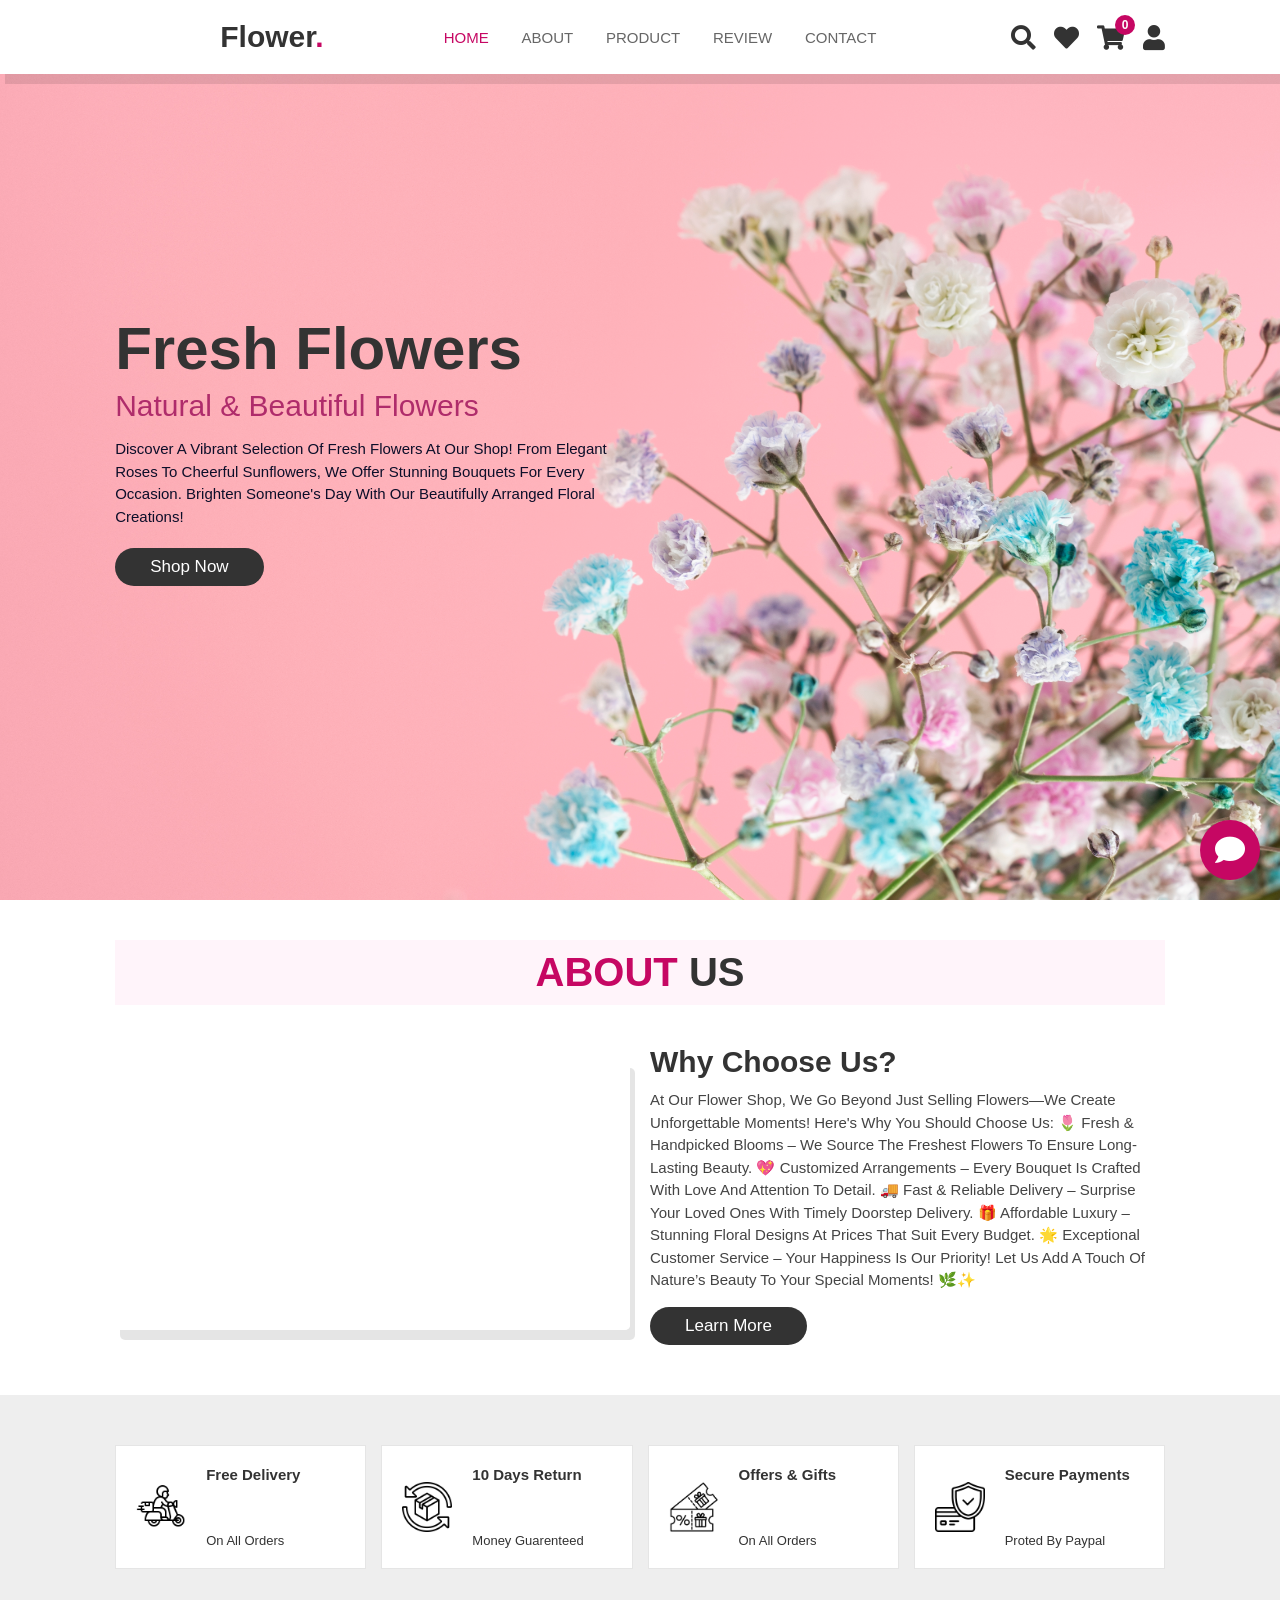
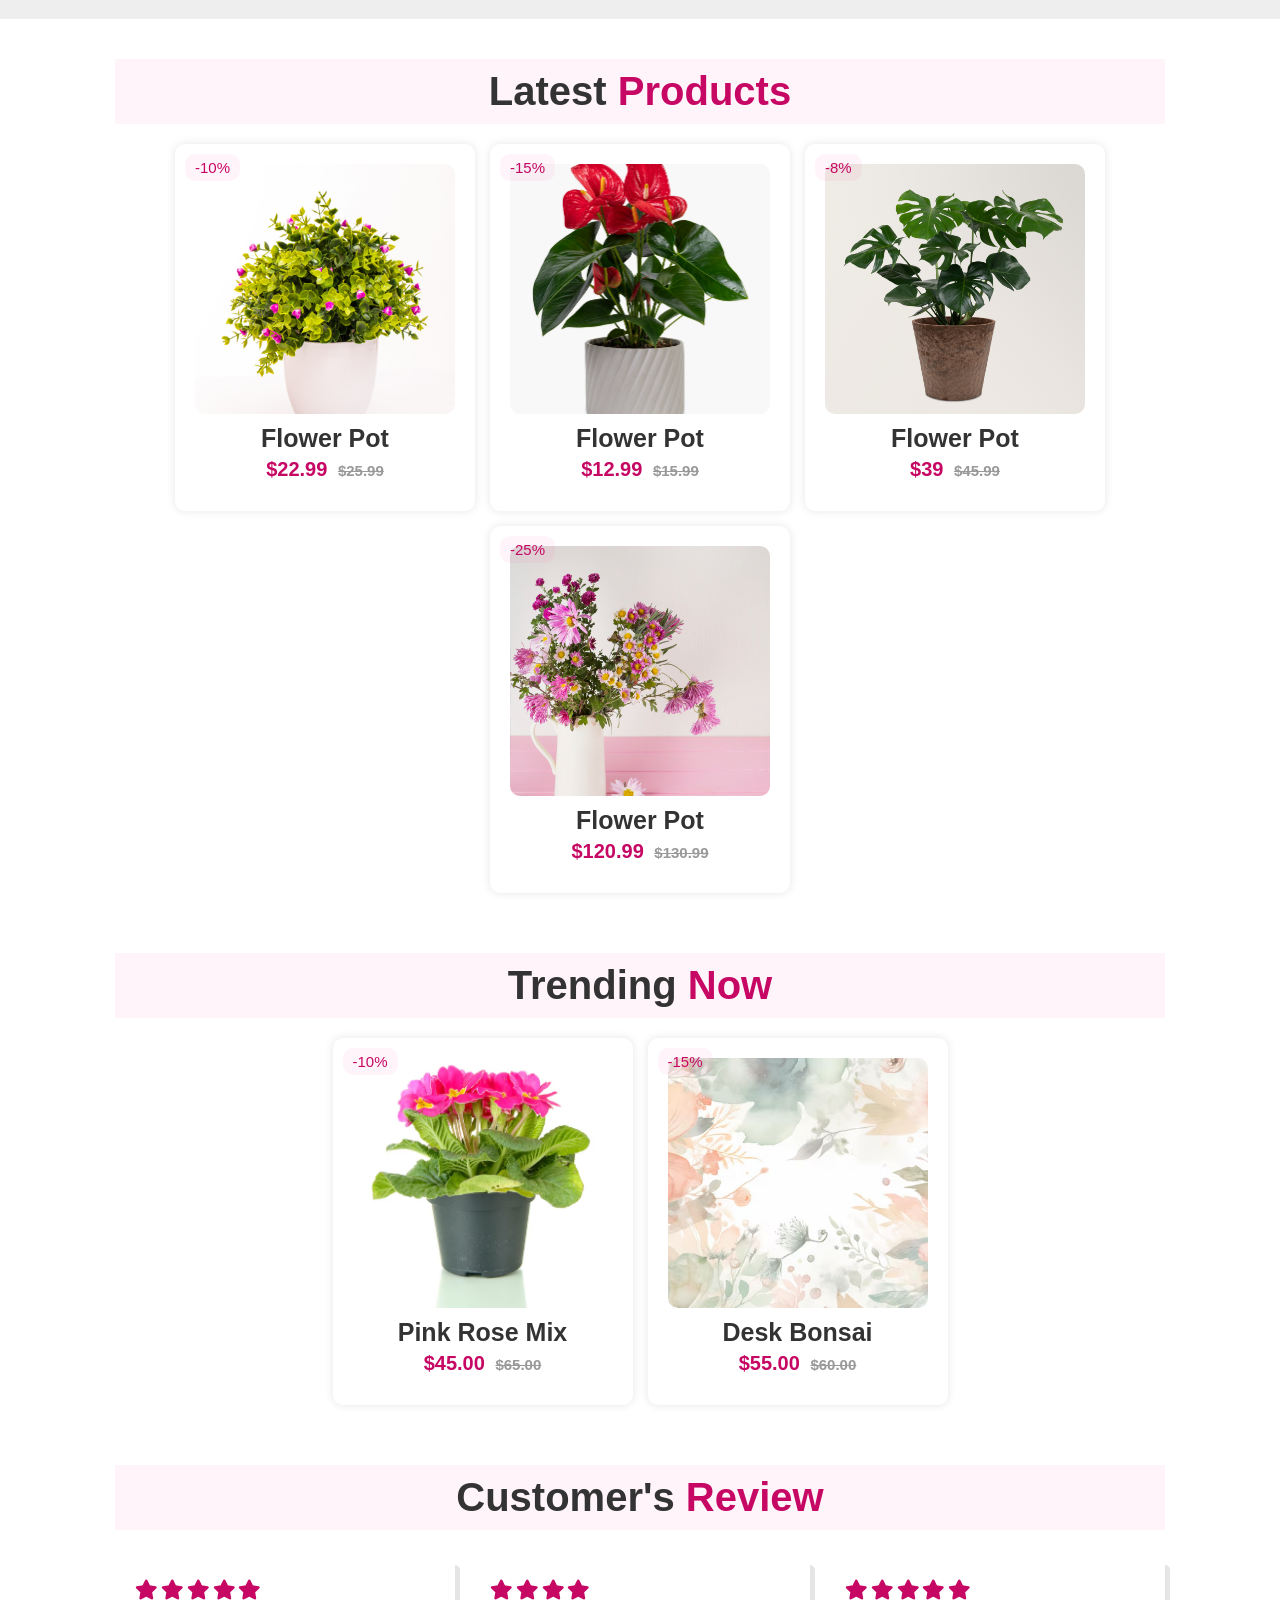
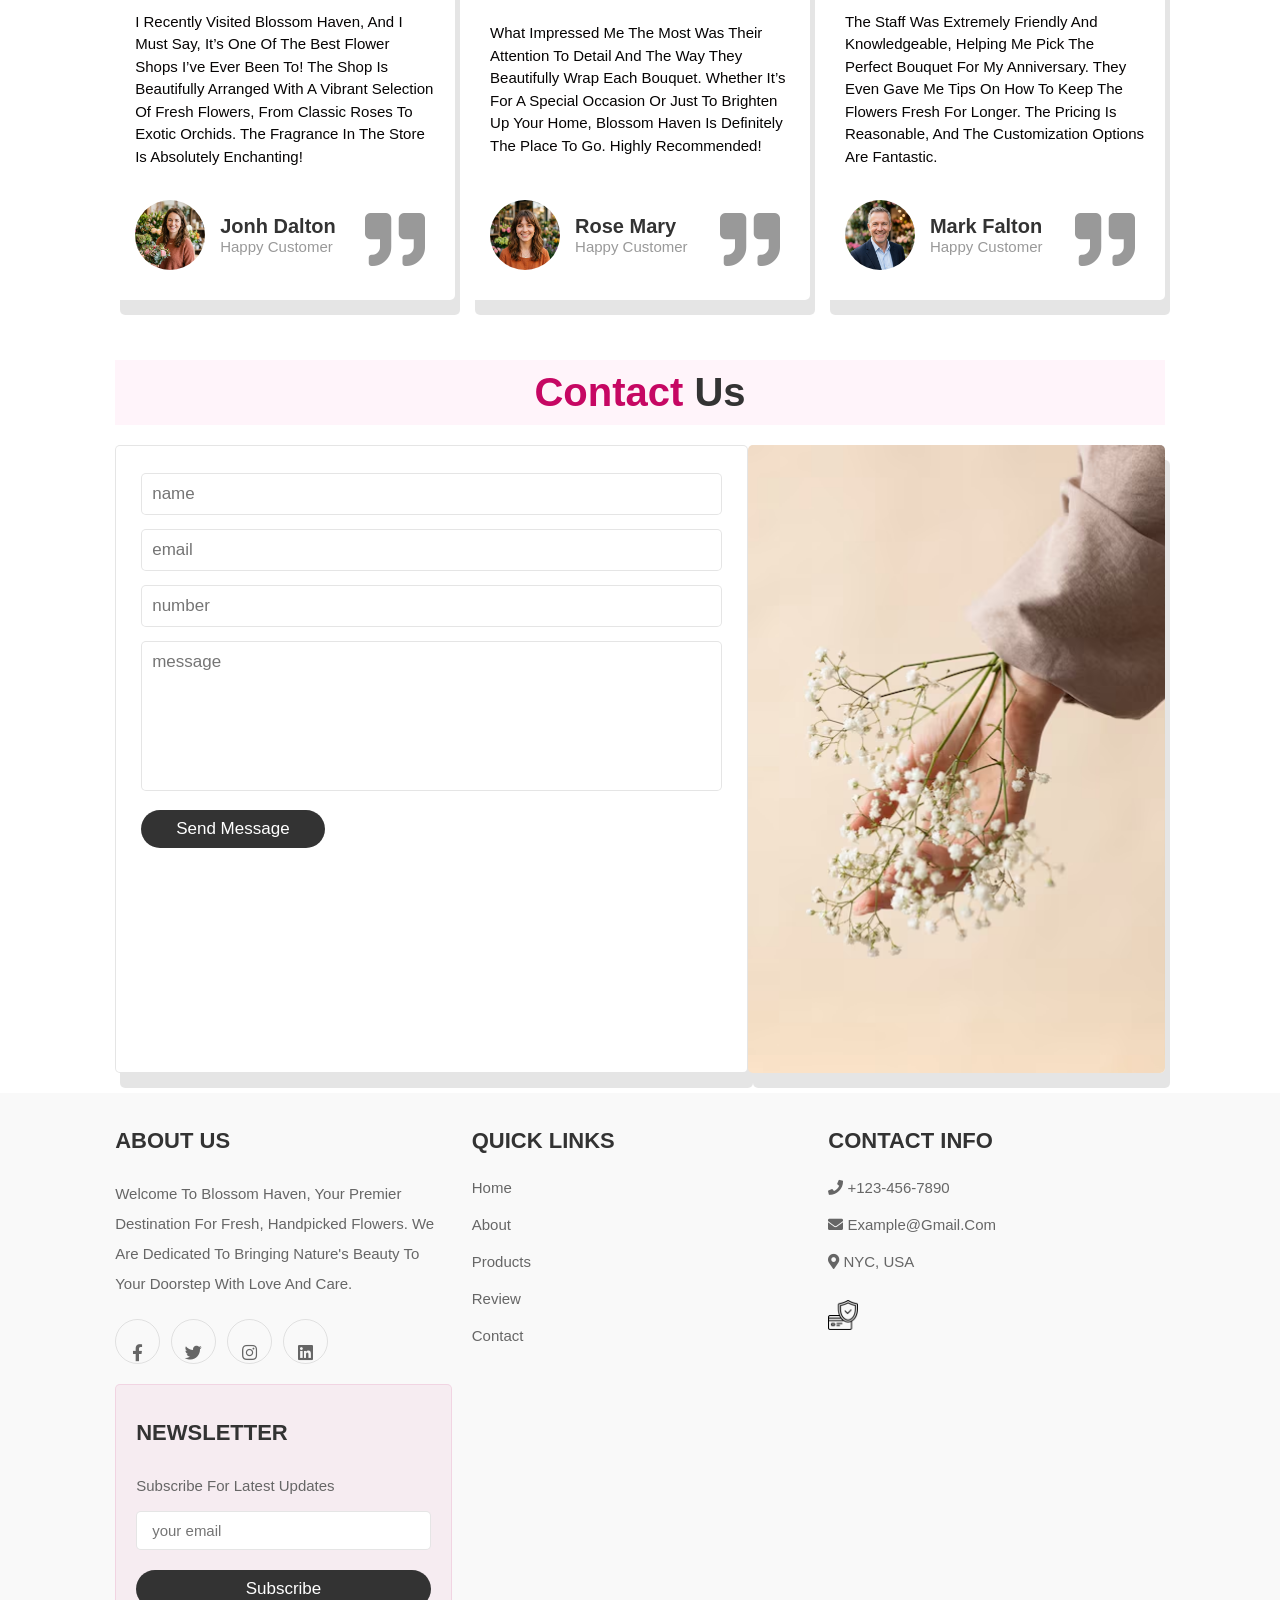
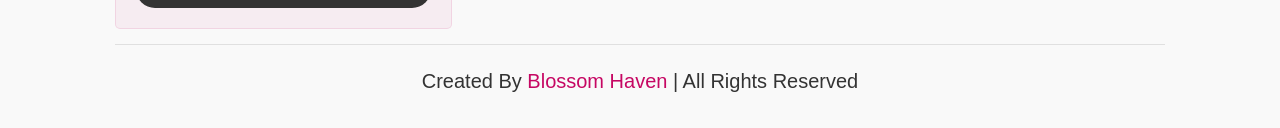
==== index.html @ 8d01a3ae "new updates" ====
<!DOCTYPE html>
<html lang="en">
<head>
    <meta charset="UTF-8">
    <meta name="viewport" content="width=device-width, initial-scale=1.0">
    <title>Document</title>
    <link rel="stylesheet" href="https://cdnjs.cloudflare.com/ajax/libs/font-awesome/5.15.3/css/all.min.css">

    <link rel="stylesheet" href="style.css" >
</head>
<body>
    <header>
        <input type="checkbox" name="" id="toggler">
        <label for="toggler" class="fas fa-bar s"></label>
        <a href="#" class="logo">flower<span>.</span></a>
        <nav class="navbar">
            <a href="#home">HOME</a>
            <a href="#about">ABOUT</a>
            <a href="#products">PRODUCT</a>
            <a href="#review">REVIEW</a>
            <a href="#contact">CONTACT</a>
        </nav>
        <form action="" class="search-form">
            <input type="search" id="search-box" placeholder="search here...">
            <label for="search-box" class="fas fa-search"></label>
        </form>
        <div class="icons">
            <div class="fas fa-search" id="search-btn"></div>
            <a href="#" class="fas fa-heart" id="wishlist-btn"></a>
            <a href="cart.html" class="fas fa-shopping-cart" id="cart-btn">
                <span id="cart-count">0</span>
            </a>
            <a href="#" class="fas fa-user" id="user-btn"></a>
        </div>
    </header>

    <section class="home" id="home">
        <div class="content">
            <h3>Fresh flowers</h3>
            <span>natural & beautiful flowers</span>
            <p >Discover a vibrant selection of fresh flowers at our shop! From elegant roses to cheerful sunflowers, we offer stunning bouquets for every occasion. Brighten someone's day with our beautifully arranged floral creations!</p>
            <a href="products.html" class="btn">shop now</a>
        </div>
    </section>
    <!--about us section-->
    <section class="about" id="about">
        <h1 class="heading"><span>ABOUT </span>US</h1>
        <div class="row">
            <div class="video-contain">
                <video src="images/vid.mp4" loop autoplay muted></video>
                <h3 >Best Flower Sellers</h3>
            </div>
            <div class="content">
                <h3>Why choose us?</h3>
                <p>At our flower shop, we go beyond just selling flowers—we create unforgettable moments! Here's why you should choose us:

                    🌷 Fresh & Handpicked Blooms – We source the freshest flowers to ensure long-lasting beauty.
                    💖 Customized Arrangements – Every bouquet is crafted with love and attention to detail.
                    🚚 Fast & Reliable Delivery – Surprise your loved ones with timely doorstep delivery.
                    🎁 Affordable Luxury – Stunning floral designs at prices that suit every budget.
                    🌟 Exceptional Customer Service – Your happiness is our priority!
                    
                    Let us add a touch of nature’s beauty to your special moments! 🌿✨</p>
                    <a href="#" class="btn">Learn more</a>
            </div>
        </div>
    </section>
    
    <!--icons section-->
    <section class="icons-container" id="icons">
        <div class="icons">
            <img src="images/11.png" alt="">
            <div class="info">
            <h3>Free Delivery</h3>
            <span>on all orders</span>
        </div>
    </div>
    <div class="icons">
        <img src="images/commercial_12459241.png" alt="">
        <div class="info">
        <h3>10 days return</h3>
        <span>money guarenteed</span>
    </div>
</div>
<div class="icons">
    <img src="images/discount-coupon_9198476.png" alt="">
    <div class="info">
    <h3>offers & gifts</h3>
    <span>on all orders</span>
</div>
</div>
<div class="icons">
    <img src="images/secure-payment_18229334.png" alt="">
    <div class="info">
    <h3>secure payments</h3>
    <span>proted by paypal</span>
</div>
</div>
    </section>
    
    <!--products section-->
    <section class="products" id="products">
        <h1 class="heading">Latest <span>products</span></h1>
        <div class="box-container">
        <div class="box">
            <span class="discount">-10%</span>
            <div class="image">
            <img src="images/colour-flowers-white-pot-isolated-white.jpg.crdownload" alt="">
            <div class="icons">
                <a href="#" class="fas fa-heart"></a>
                <a href="#" class="cart-btn">add to cart</a>
                <a href="#" class="fas fa-share"></a>
            </div>
       
        </div>
         <div class="content">
            <h3>flower pot</h3>
            <div class="price">$22.99 <span>$25.99</span></div>
         </div>
        </div>
         <div class="box">
            <span class="discount">-15%</span>
            <div class="image">
                <img src="images/red-anthurium-plant-gray-pot.jpg" alt="Flower Pot">
                <div class="icons">
                    <a href="#" class="fas fa-heart"></a>
                    <a href="#" class="cart-btn">add to cart</a>
                    <a href="#" class="fas fa-share"></a>
                </div>
            </div>
            <div class="content">
                <h3>Flower Pot</h3>
                <div class="price">$12.99 <span>$15.99</span></div>
            </div>
        </div>
        
         <div class="box">
            <span class="discount">-8%</span>
            <div class="image">
            <img src="images/monstera-deliciosa-plant-pot.jpg" alt="">
            <div class="icons">
                <a href="#" class="fas fa-heart"></a>
                <a href="#" class="cart-btn">add to cart</a>
                <a href="#" class="fas fa-share"></a>
            </div>
        </div>
       
         <div class="content">
            <h3>flower pot</h3>
            <div class="price">$39 <span>$45.99</span></div>
         </div>
         </div>
         <div class="box">
            <span class="discount">-25%</span>
            <div class="image">
            <img src="images/bright-flowers-vase-table.jpg" alt="">
            <div class="icons">
                <a href="#" class="fas fa-heart"></a>
                <a href="#" class="cart-btn">add to cart</a>
                <a href="#" class="fas fa-share"></a>
            </div>
      
        </div>
         <div class="content">
            <h3>flower pot</h3>
            <div class="price">$120.99 <span>$130.99</span></div>
         </div>
        </div>
     </section>
 
     <!-- trending section -->
     <section class="products" id="trending">
         <h1 class="heading">Trending <span>Now</span></h1>
         <div class="box-container">
             <div class="box">
                 <span class="discount">-10%</span>
                 <div class="image">
                     <img src="images/44.avif" alt="">
                     <div class="icons">
                         <a href="#" class="fas fa-heart"></a>
                         <a href="#" class="cart-btn">add to cart</a>
                     </div>
                 </div>
                 <div class="content">
                     <h3>Pink Rose Mix</h3>
                     <div class="price">$45.00 <span>$65.00</span></div>
                 </div>
             </div>
             <div class="box">
                 <span class="discount">-15%</span>
                 <div class="image">
                     <img src="images/456.avif" alt="">
                     <div class="icons">
                         <a href="#" class="fas fa-heart"></a>
                         <a href="#" class="cart-btn">add to cart</a>
                     </div>
                 </div>
                 <div class="content">
                     <h3>Desk Bonsai</h3>
                     <div class="price">$55.00 <span>$60.00</span></div>
                 </div>
             </div>
         </div>
     </section>
     

    <!--review section-->
    <section class="review" id="review">
        <h1 class="heading">customer's<span> review</span></h1>
        <div class="box-container">
            <div class="box">
            <div class="starts">
                <i class="fas fa-star"></i>
                <i class="fas fa-star"></i>
                <i class="fas fa-star"></i>
                <i class="fas fa-star"></i>
                <i class="fas fa-star"></i>
            </div>
            <p>I recently visited Blossom Haven, and I must say, it’s one of the best flower shops I’ve ever been to! The shop is beautifully arranged with a vibrant selection of fresh flowers, from classic roses to exotic orchids. The fragrance in the store is absolutely enchanting!</p>
            <div class="user">
                <img src="images/pic-1.png" alt="John Dalton">
                <div class="user-info">
                    <h3>jonh dalton</h3>
                    <span>happy customer</span>
                </div>
            </div>
            <span class="fas fa-quote-right"></span>
            </div>
            <div class="box">
                <div class="starts">
                    <i class="fas fa-star"></i>
                    
                    <i class="fas fa-star"></i>
                    <i class="fas fa-star"></i>
                    <i class="fas fa-star"></i>
                </div>
                <p>What impressed me the most was their attention to detail and the way they beautifully wrap each bouquet. Whether it’s for a special occasion or just to brighten up your home, Blossom Haven is definitely the place to go. Highly recommended!</p>
                <div class="user">
                    <img src="images/pic-2.png" alt="Rose Mary">
                    <div class="user-info">
                        <h3>rose mary</h3>
                        <span>happy customer</span>
                    </div>
                </div>
                <span class="fas fa-quote-right"></span>
                </div>
                <div class="box">
                    <div class="starts">
                        <i class="fas fa-star"></i>
                        <i class="fas fa-star"></i>
                        <i class="fas fa-star"></i>
                        <i class="fas fa-star"></i>
                        <i class="fas fa-star"></i>
                    </div>
                    <p>The staff was extremely friendly and knowledgeable, helping me pick the perfect bouquet for my anniversary. They even gave me tips on how to keep the flowers fresh for longer. The pricing is reasonable, and the customization options are fantastic.</p>
                    <div class="user">
                        <img src="images/pic-3.png" alt="Mark Falton">
                        <div class="user-info">
                            <h3>mark falton</h3>
                            <span>happy customer</span>
                        </div>
                    </div>
                    <span class="fas fa-quote-right"></span>
                    </div>
        </div>
    </section>

    <!--contact section-->
    <section class="contact" id="contact">
        <h1 class="heading"><span> contact </span> us </h1>
        <div class="row">
            <form id="contact-form">
                <input type="text" placeholder="name" class="box" required>
                <input type="email" placeholder="email" class="box" required>
                <input type="number" placeholder="number" class="box" required>
                <textarea name="" class="box" placeholder="message" id="message" cols="30" rows="10" required></textarea>
                <input type="submit" value="send message" class="btn">
                <div id="form-msg" style="display:none; margin-top: 1rem; font-size: 1.5rem; color: #c60763;"></div>
            </form>
            <div class="image">
                <img src="images/41.avif" alt="">
            </div>
        </div>
    </section>

    <!--footer-->
    <section class="footer">
        <div class="box-container">
            <div class="box">
                <h3>about us</h3>
                <p>Welcome to Blossom Haven, your premier destination for fresh, handpicked flowers. We are dedicated to bringing nature's beauty to your doorstep with love and care.</p>
                <div class="share">
                    <a href="#" class="fab fa-facebook-f"></a>
                    <a href="#" class="fab fa-twitter"></a>
                    <a href="#" class="fab fa-instagram"></a>
                    <a href="#" class="fab fa-linkedin"></a>
                </div>
            </div>
            <div class="box">
                <h3>quick links</h3>
                <a href="index.html#home">home</a>
                <a href="index.html#about">about</a>
                <a href="products.html">products</a>
                <a href="index.html#review">review</a>
                <a href="index.html#contact">contact</a>
            </div>
            <div class="box">
                <h3>contact info</h3>
                <a href="#"> <i class="fas fa-phone"></i> +123-456-7890 </a>
                <a href="#"> <i class="fas fa-envelope"></i> example@gmail.com </a>
                <a href="#"> <i class="fas fa-map-marker-alt"></i> NYC, USA </a>
                <img src="images/secure-payment_18229334.png" class="payment" alt="" style="height: 3rem; margin-top: 2rem;">
            </div>
            <div class="box newsletter-box">
                <h3>newsletter</h3>
                <p>subscribe for latest updates</p>
                <form action="">
                    <input type="email" placeholder="your email" class="email">
                    <input type="submit" value="subscribe" class="btn">
                </form>
            </div>
        </div>
        <div class="credit"> created by <span> blossom haven </span> | all rights reserved </div>
    </section>

    <!-- login modal -->
    <div class="login-form-container" id="login-modal" style="position: fixed; top: -110%; left: 0; height: 100%; width: 100%; z-index: 10000; background: rgba(0,0,0,.8); display: flex; align-items: center; justify-content: center; transition: .4s linear;">
        <div id="close-login-btn" class="fas fa-times" style="position: absolute; top: 2rem; right: 3rem; font-size: 4rem; color: #fff; cursor: pointer;"></div>
        <form action="" style="width: 40rem; background: #fff; border-radius: .5rem; padding: 2rem;">
            <h3 style="font-size: 2.5rem; text-transform: uppercase; color: #333; text-align: center; padding-bottom: 1rem;">login</h3>
            <span style="font-size: 1.5rem;">email</span>
            <input type="email" name="" class="box" placeholder="enter your email" id="" style="width: 100%; margin: .7rem 0; font-size: 1.6rem; border: .1rem solid rgba(0,0,0,.1); border-radius: .5rem; padding: 1rem; text-transform: none;">
            <span style="font-size: 1.5rem;">password</span>
            <input type="password" name="" class="box" placeholder="enter your password" id="" style="width: 100%; margin: .7rem 0; font-size: 1.6rem; border: .1rem solid rgba(0,0,0,.1); border-radius: .5rem; padding: 1rem; text-transform: none;">
            <div class="checkbox" style="display: flex; align-items: center; gap: .5rem; padding: .5rem 0;">
                <input type="checkbox" name="" id="remember-me">
                <label for="remember-me" style="font-size: 1.5rem; color: #666;">remember me</label>
            </div>
            <input type="submit" value="login now" class="btn" style="width: 100%; margin: .7rem 0;">
            <p style="padding-top: .8rem; font-size: 1.5rem; color: #666;">forget password? <a href="#" style="color: #c60763;">click here</a></p>
            <p style="padding-top: .8rem; font-size: 1.5rem; color: #666;">don't have an account? <a href="#" style="color: #c60763;">create one</a></p>
        </form>
    </div>

    <!-- chat widget -->
    <div id="chat-btn" class="fas fa-comment" style="position: fixed; bottom: 2rem; right: 2rem; height: 6rem; width: 6rem; line-height: 6rem; border-radius: 50%; background: #c60763; color: #fff; font-size: 3rem; text-align: center; cursor: pointer; z-index: 1000; box-shadow: 0 .5rem 1rem rgba(0,0,0,.1);"></div>

    <script src="script.js"></script>
</body>
</html>
---- style.css ----
:root {
    background-color: #fff;
}

* {
    margin: 0;
    padding: 0;
    box-sizing: border-box;
    font-family: Verdana, Geneva, Tahoma, sans-serif;
    outline: none;
    border: none;
    text-decoration: none;
    text-transform: capitalize;
    transition: 0.3s linear;
}

html {
    font-size: 62.5%;
    scroll-behavior: smooth;
    scroll-padding-top: 6rem;
    overflow-x: hidden;
}

section {
    padding: 2rem 9%;
}

.btn {
    display: inline-block;
    margin-top: 1rem;
    border-radius: 5rem;
    background: #333;
    color: #fff;
    padding: .9rem 3.5rem;
    cursor: pointer;
    font-size: 1.7rem;
}

.btn:hover {
    background: #c60763;
}

.heading {
    text-align: center;
    font-size: 4rem;
    color: #333;
    padding: 1rem;
    margin: 2rem 0;
    background: rgba(255, 51, 153, 0.05);
}

.heading span {
    color: #c60763;
}

/* Header */
header {
    position: fixed;
    top: 0;
    left: 0;
    right: 0;
    background: #fff;
    padding: 2rem 9%;
    display: flex;
    align-items: center;
    justify-content: space-between;
    z-index: 1000;
    box-shadow: 0.5rem 1rem rgba(0, 0, 0, 0.1);
}

header .logo {
    font-size: 3rem;
    color: #333;
    font-weight: bold;
}

header .logo span {
    color: #c60763;
}

header .navbar a {
    font-size: 1.5rem;
    padding: 0 1.5rem;
    color: #666;
}

header .navbar a:hover,
header .navbar a.active {
    color: #c60763;
}

header .search-form {
    position: absolute;
    top: 110%;
    right: -110%;
    width: 50rem;
    height: 5rem;
    background: #fff;
    border-radius: .5rem;
    overflow: hidden;
    display: flex;
    align-items: center;
    box-shadow: 0.5rem 1.5rem rgba(0, 0, 0, 0.1);
}

header .search-form.active {
    right: 2rem;
    transition: .4s linear;
}

header .search-form input {
    height: 100%;
    width: 100%;
    padding: 1rem 2rem;
    font-size: 1.6rem;
    color: #333;
    text-transform: none;
}

header .search-form label {
    font-size: 2.22rem;
    padding-right: 1.5rem;
    color: #333;
    cursor: pointer;
}

header .search-form label:hover {
    color: #c60763;
}

header .icons div,
header .icons a {
    font-size: 2.5rem;
    color: #333;
    margin-left: 1.5rem;
    cursor: pointer;
}

header .icons div:hover,
header .icons a:hover,
header .icons a.active {
    color: #c60763;
}

header .icons .fa-shopping-cart {
    position: relative;
}

header .icons #cart-count {
    position: absolute;
    top: -1rem;
    right: -1rem;
    height: 2rem;
    width: 2rem;
    line-height: 2rem;
    text-align: center;
    background: #c60763;
    color: #fff;
    border-radius: 50%;
    font-size: 1.2rem;
}

.fas.fa-heart.active {
    color: #c60763 !important;
}

.products .box-container .box .image .icons a.fas.fa-heart.active {
    background: #fff;
    color: #c60763;
}

header #toggler {
    display: none;
}

header .fa-bars {
    font-size: 3rem;
    color: #333;
    padding: 0.5rem 1.5rem;
    cursor: pointer;
    border: 0.1rem solid rgba(0, 0, 0, 0.3);
    border-radius: 0.5rem;
    display: none;
}

/* Home Section */
.home {
    display: flex;
    align-items: center;
    min-height: 100vh;
    background: url(images/7.jpg) no-repeat center;
    background-size: cover;
}

.home .content {
    max-width: 50rem;
}

.home .content h3 {
    font-size: 6rem;
    color: #333;
}

.home .content span {
    font-size: 3rem;
    color: #af2c6b;
    padding: 1rem 0;
    line-height: 1.5;
}

.home .content p {
    font-size: 1.5rem;
    color: #0c0e29;
    padding: 1rem 0;
    line-height: 1.5;
}

/* About Section */
.about .row {
    display: flex;
    align-items: center;
    gap: 2rem;
    flex-wrap: wrap;
    padding: 2rem 0;
    padding-bottom: 3rem;
}

.about .row .video-contain {
    flex: 1 1 40rem;
    position: relative;
}

.about .row .video-contain video {
    width: 100%;
    border: 1.5rem solid #fff;
    border-radius: 0.5rem;
    box-shadow: 0.5rem 1rem rgba(0, 0, 0, 0.1);
    height: 100%;
    object-fit: cover;
}

.about .row .video-contain h3 {
    position: absolute;
    top: 50%;
    transform: translateY(-50%);
    font-size: 3rem;
    background-color: #fff;
    width: 100%;
    padding: 1rem 2rem;
    text-align: center;
    mix-blend-mode: screen;
    font-size: 5.5rem;
}

.about .row .content {
    flex: 1 1 40rem;
}

.about .row .content h3 {
    font-size: 3rem;
    color: #333;
}

.about .row .content p {
    font-size: 1.5rem;
    color: #444;
    padding: .5rem 0;
    padding-top: 1rem;
    line-height: 1.5;
}

.icons-container {
    background: #eee;
    display: flex;
    flex-wrap: wrap;
    gap: 1.5rem;
    padding-top: 5rem;
    padding-bottom: 5rem;
}

.icons-container .icons {
    background: #fff;
    border: .1rem solid rgba(0, 0, 0, 0.1);
    padding: 2rem;
    display: flex;
    align-items: center;
    flex: 1 1 25rem;
}

.icons-container .icons img {

    height: 5rem;
    margin-right: 2rem;
}

.icons-container .icons h3 {
    color: #333;
    padding-bottom: 5rem;
    font-size: 1.5rem;
}

.icons-container .icons span {
    color: #333;
    font-size: 1.3rem;
}

/* Products Section */
.products .box-container {
    display: flex;
    flex-wrap: wrap;
    gap: 1.5rem;
    justify-content: center;
}

.review .box-container .box,
.products .box-container .box {
    animation: reveal .5s ease-out backwards;
    transition: transform .3s ease, opacity .3s ease;
}

/* Filter Controls */
.filter-controls {
    display: flex;
    justify-content: center;
    gap: 1.5rem;
    flex-wrap: wrap;
    padding: 2rem 0;
    margin-bottom: 3rem;
    background: rgba(198, 7, 99, 0.03);
    border-radius: 1rem;
}

.filter-btn {
    padding: 1rem 2.5rem;
    font-size: 1.7rem;
    color: #333;
    background: #fff;
    border: .1rem solid rgba(0, 0, 0, .1);
    border-radius: 5rem;
    cursor: pointer;
    transition: .3s;
}

.filter-btn:hover,
.filter-btn.active {
    background: #c60763;
    color: #fff;
    box-shadow: 0 .5rem 1rem rgba(198, 7, 99, 0.2);
}

.box.hide {
    display: none;
    opacity: 0;
    transform: scale(0.9);
}

.box.show {
    display: flex;
    opacity: 1;
    transform: scale(1);
}

.products .box-container .box {
    display: flex;
    flex-direction: column;
    align-items: center;
    width: 30rem;
    background: #fff;
    border-radius: 1rem;
    box-shadow: 0 0 10px rgba(0, 0, 0, 0.1);
    padding: 2rem;
    text-align: center;
    overflow: hidden;
    position: relative;
}

.products .box-container .box .discount {
    position: absolute;
    top: 1rem;
    left: 1rem;
    padding: 0.5rem 1rem;
    font-size: 1.5rem;
    color: #c60763;
    background: rgba(255, 51, 153, 0.05);
    border-radius: 1rem;
    z-index: 1;
}

.products .box-container .box .image {
    position: relative;
    text-align: center;
    width: 100%;
    height: 250px;
    display: flex;
    align-items: center;
    justify-content: center;
    overflow: hidden;
}

.products .box-container .box .image img {
    width: 100%;
    height: 100%;
    object-fit: cover;
    border-radius: 10px;
}

.products .box-container .box:hover .image img {
    transform: scale(1.1);
}

.products .box-container .box .image .icons {
    position: absolute;
    bottom: -7rem;
    left: 0;
    right: 0;
    display: flex;
}

.products .box-container .box:hover .image .icons {
    bottom: 0;
}

.products .box-container .box .image .icons a{
    height: 5rem;
    line-height: 5rem;
    font-size: 1.6rem;
    flex: 1;
    background: #c60763;
    color: #fff;
    text-align: center;
}

.products .box-container .box .image .icons .cart-btn{
    border-left: .1rem solid #fff7;
    border-right: .1rem solid #fff7;
    flex: 2;
}

.products .box-container .box .image .icons a:hover {
    background: #333;
}

/* Price & Button Section */
.products .box-container .box .content {
    padding-top: 1rem;
    width: 100%;
}

.products .box-container .box .content h3 {
    font-size: 2.5rem;
    color: #333;
    margin-bottom: 0.5rem;
}

.products .box-container .box .content .price {
    font-size: 2rem;
    color: #c60763;
    font-weight: bold;
    margin-bottom: 1rem;
}

.products .box-container .box .content .price span {
    font-size: 1.5rem;
    color: #999;
    text-decoration: line-through;
    margin-left: 0.5rem;
}

.review .box-container {
    display: flex;
    flex-wrap: wrap;
    gap: 1.5rem;
}

.review .box-container .box {
    flex: 1 1 30rem;
    box-shadow: 0.5rem 1.5rem rgba(0, 0, 0, 0.1);
    border-radius: .5rem;
    padding: 3rem 2rem;
    position: relative;
    border: .1 solid rgba(0, 0, 0, .1);
    display: flex;
    flex-direction: column;
    justify-content: space-between;
    min-height: 35rem;
}

.review .box-container .box .fa-quote-right {
    position: absolute;
    bottom: 3rem;
    right: 3rem;
    font-size: 6rem;
    color: #999;
}

.review .box-container .box .starts i {
    color: #c60763;
    font-size: 2rem;
}

.review .box-container .box p {
    color: hsl(0, 27%, 2%);
    font-size: 1.5rem;
    line-height: 1.5;
}

.review .box-container .box .user {
    display: flex;
    align-items: center;
    padding-top: 2rem;
}

.review .box-container .box .user img {
    height: 7rem;
    width: 7rem;
    border-radius: 50%;
    object-fit: cover;
    margin-right: 1.5rem;
}

.review .box-container .box .user h3 {
    font-size: 2rem;
    color: #333;
}

.review .box-container .box .user span {
    font-size: 1.5rem;
    color: #999;
}

.contact .row {
    display: flex;
    flex-wrap: wrap-reverse;
    gap: 1 1 40rem;
    align-items: stretch;
}

.contact .row form {
    flex: 1 1 40rem;
    padding: 2rem 2.5rem;
    box-shadow: 0.5rem 1.5rem rgba(0, 0, 0, 0.1);
    border: .1rem solid rgba(0, 0, 0, 0.1);
    background: #fff;
    border-radius: .5rem;

}

.contact .row .image img {
    width: 100%;
    height: 100%;
    object-fit: cover;
    border-radius: .5rem;
    box-shadow: 0.5rem 1.5rem rgba(0, 0, 0, 0.1);
}

.contact .row form .box {
    padding: 1rem;
    ;
    font-size: 1.7rem;
    color: #333;
    text-transform: none;
    border: .1rem solid rgba(0, 0, 0, 0.1);
    border-radius: .5rem;
    margin: .7rem 0;
    width: 100%;
}

.contact .row form .box:focus {
    border-color: #c60763;
}

.contact .row form textarea {
    height: 15rem;
    resize: none;
}

/* Cart Page Styles */
.cart-container {
    padding: 2rem 9%;
    min-height: 80vh;
}

.cart-table {
    width: 100%;
    border-collapse: collapse;
    margin-top: 2rem;
}

.cart-table th {
    font-size: 2rem;
    padding: 1.5rem;
    background: #c60763;
    color: #fff;
    text-align: left;
}

.cart-table td {
    font-size: 1.7rem;
    padding: 1.5rem;
    border-bottom: .1rem solid rgba(0, 0, 0, .1);
}

.cart-table img {
    height: 8rem;
    width: 8rem;
    object-fit: cover;
    border-radius: .5rem;
}

.cart-total {
    text-align: right;
    margin-top: 2rem;
    font-size: 2.5rem;
    color: #333;
}

.cart-btns {
    display: flex;
    justify-content: flex-end;
    gap: 1.5rem;
    margin-top: 2rem;
}

.empty-cart-msg {
    text-align: center;
    padding: 5rem;
    font-size: 2.5rem;
    color: #666;
}

.footer {
    background: #f9f9f9;
}

.footer .box-container {
    display: grid;
    grid-template-columns: repeat(auto-fit, minmax(25rem, 1fr));
    gap: 2rem;
}

.footer .box-container .box h3 {
    color: #333;
    font-size: 2.2rem;
    padding: 1.5rem 0;
    text-transform: uppercase;
}

.footer .box-container .box a {
    display: block;
    color: #666;
    font-size: 1.5rem;
    padding: 1rem 0;
}

.footer .box-container .box a:hover {
    color: #c60763;
    padding-left: 1rem;
}

.footer .box-container .box p {
    font-size: 1.5rem;
    color: #666;
    line-height: 2;
    padding: 1rem 0;
}

.footer .box-container .box .share {
    margin-top: 1rem;
}

.footer .box-container .box .share a {
    height: 4.5rem;
    width: 4.5rem;
    line-height: 4.5rem;
    border-radius: 50%;
    font-size: 1.7rem;
    border: .1rem solid rgba(0, 0, 0, .1);
    margin-right: .8rem;
    text-align: center;
    display: inline-block;
}

.footer .box-container .box .share a:hover {
    background: #c60763;
    color: #fff;
}

.footer .box-container .newsletter-box {
    background: rgba(198, 7, 99, 0.05);
    padding: 2rem;
    border-radius: .5rem;
    border: .1rem solid rgba(198, 7, 99, 0.1);
}

.footer .box-container .newsletter-box input[type="email"] {
    width: 100%;
    padding: 1rem 1.5rem;
    font-size: 1.5rem;
    color: #333;
    margin-bottom: 1rem;
    border: .1rem solid rgba(0, 0, 0, .1);
    border-radius: .5rem;
    text-transform: none;
}

.footer .box-container .newsletter-box .btn {
    width: 100%;
    text-align: center;
}

.footer .credit {
    text-align: center;
    padding: 1.5rem;
    margin-top: 1.5rem;
    padding-top: 2.5rem;
    font-size: 2rem;
    color: #333;
    border-top: .1rem solid rgba(0, 0, 0, 0.1);
}

.footer .credit span {
    color: #c60763;
}

























/* Responsive Design */
@media (max-width: 991px) {
    html {
        font-size: 55%;
    }

    header {
        padding: 2rem;
    }

    section {
        padding: 2rem;
    }

    .home {
        background-position: left;
    }
}

@media (max-width: 768px) {
    header .fa-bars {
        display: block;
    }

    header .navbar {
        position: absolute;
        top: 100%;
        left: 0;
        right: 0;
        background: #eee;
        border-top: 0.1rem solid rgba(0, 0, 0, 0.1);
        clip-path: polygon(0 0, 100% 0, 100% 0, 0 0);
        transition: clip-path 0.3s ease-in-out;
        visibility: hidden;
        opacity: 0;
    }

    header #toggler:checked~.navbar {
        clip-path: polygon(0 0, 100% 0, 100% 100%, 0 100%);
        visibility: visible;
        opacity: 1;
    }

    .home .content h3 {
        font-size: 5rem;
    }

    .home .content span {
        font-size: 2.5rem;
    }

    .icons-container .icons h3 {

        font-size: 2rem;
    }

    .icons-container .icons span {

        font-size: 1.7rem;
    }
}

@media (max-width: 450px) {
    html {
        font-size: 50%;
    }

    .heading {
        font-size: 3rem;
    }
/* Reveal Animations */
@keyframes reveal {
    0% { transform: translateY(3rem) scale(0.9); opacity: 0; }
    100% { transform: translateY(0) scale(1); opacity: 1; }
}

.review .box-container .box,
.products .box-container .box {
    animation: reveal .5s ease-out backwards;
}}
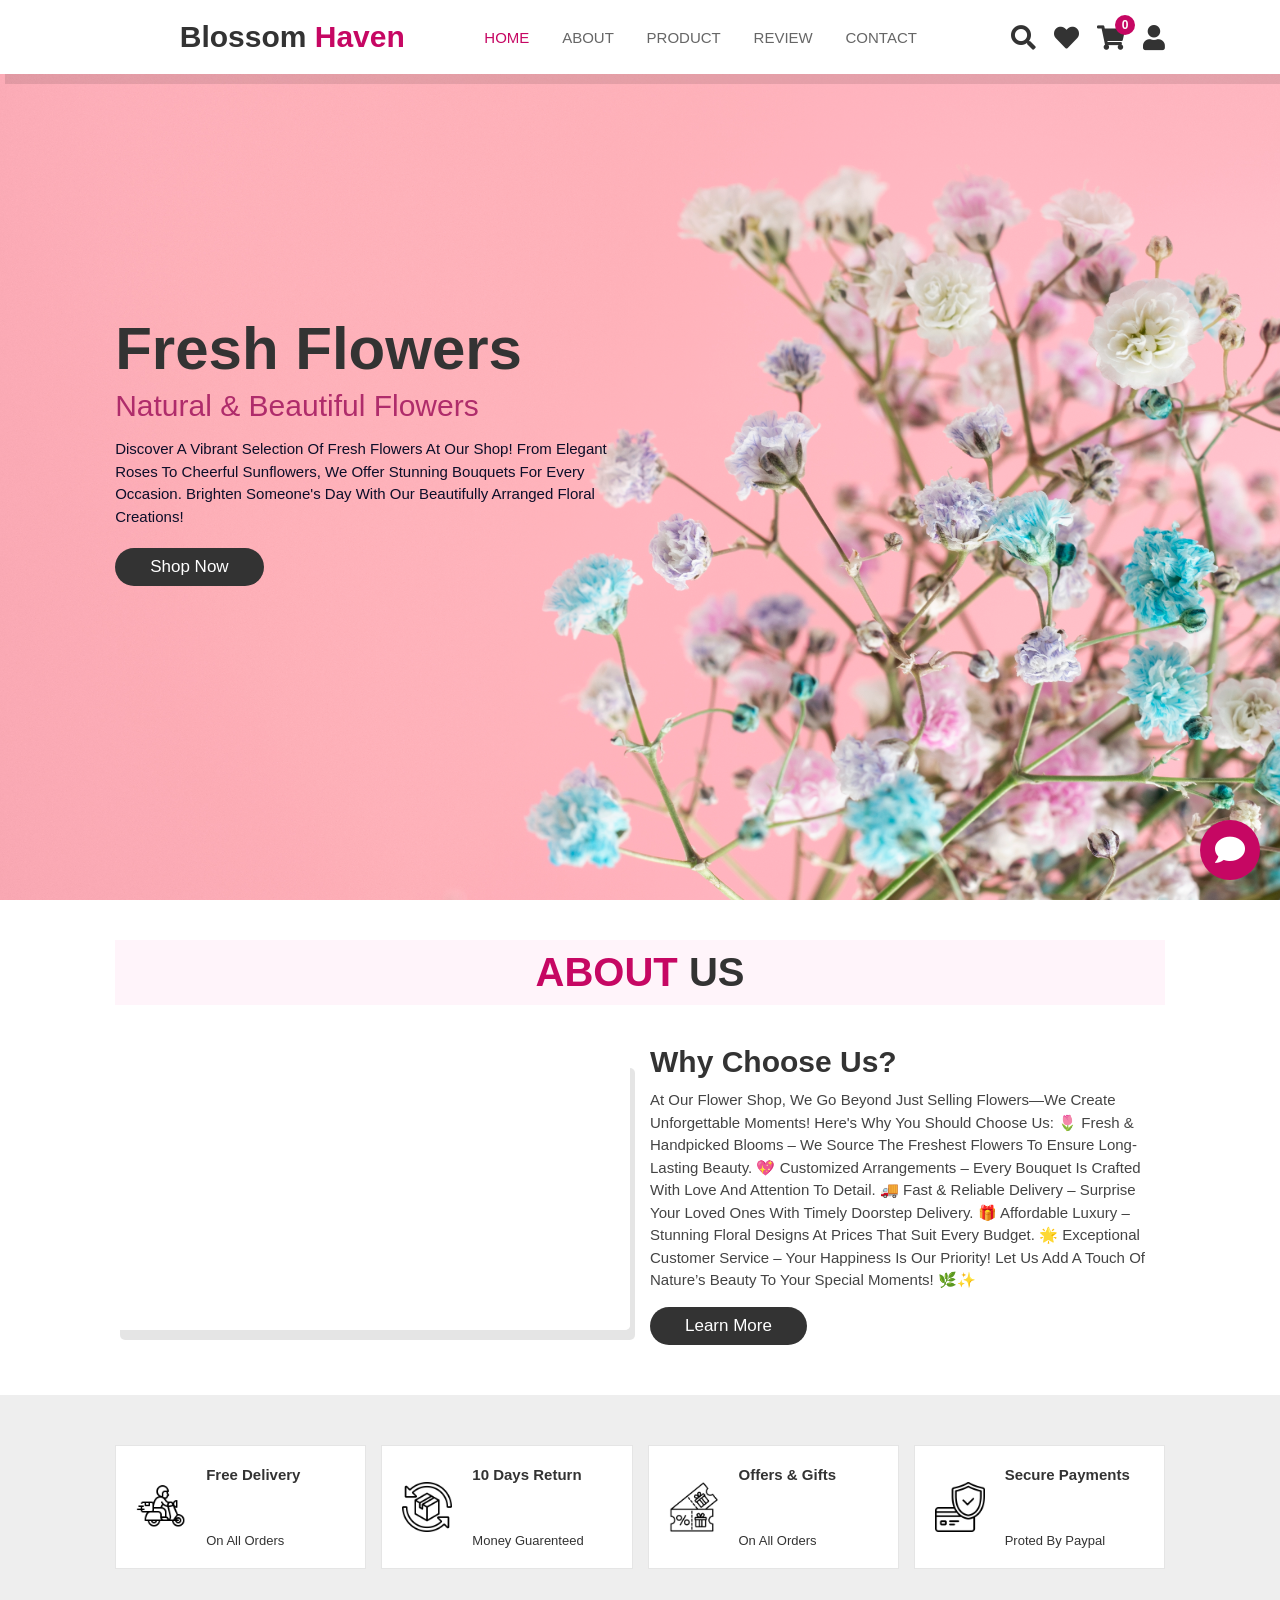
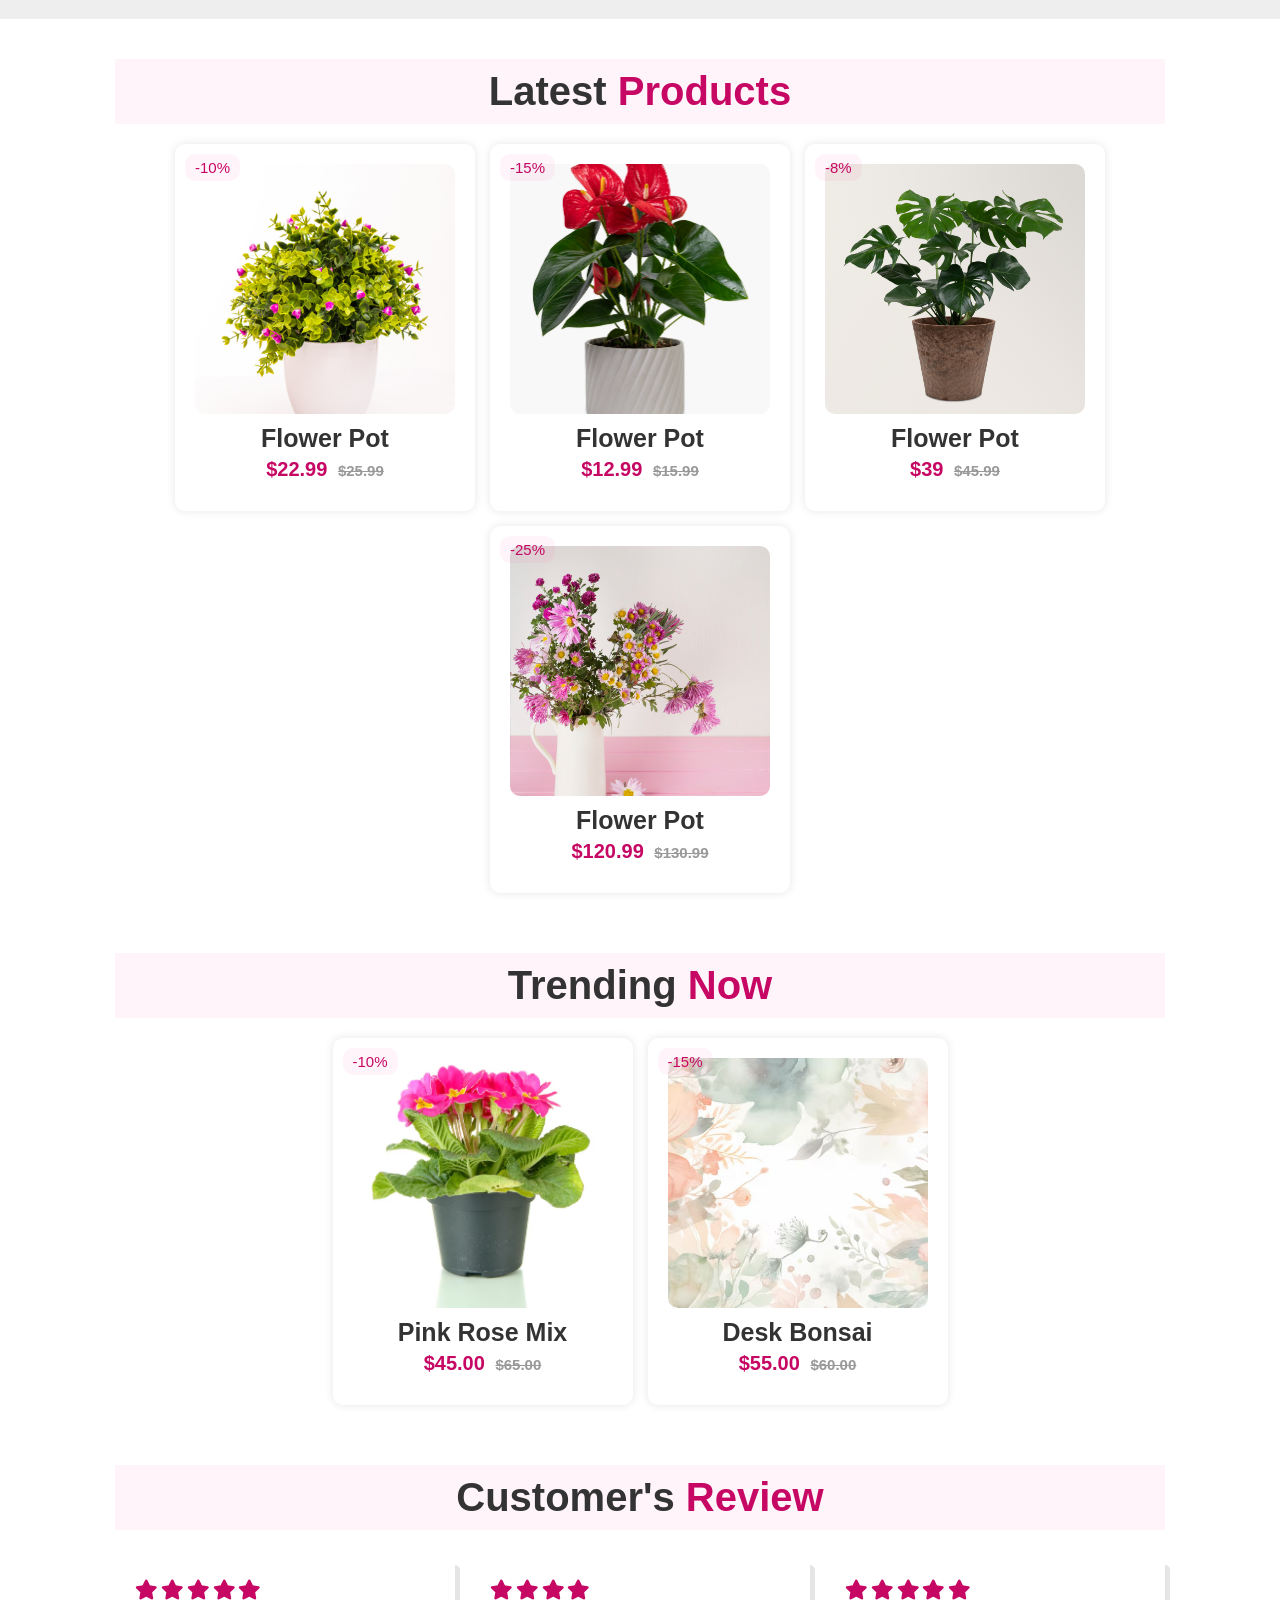
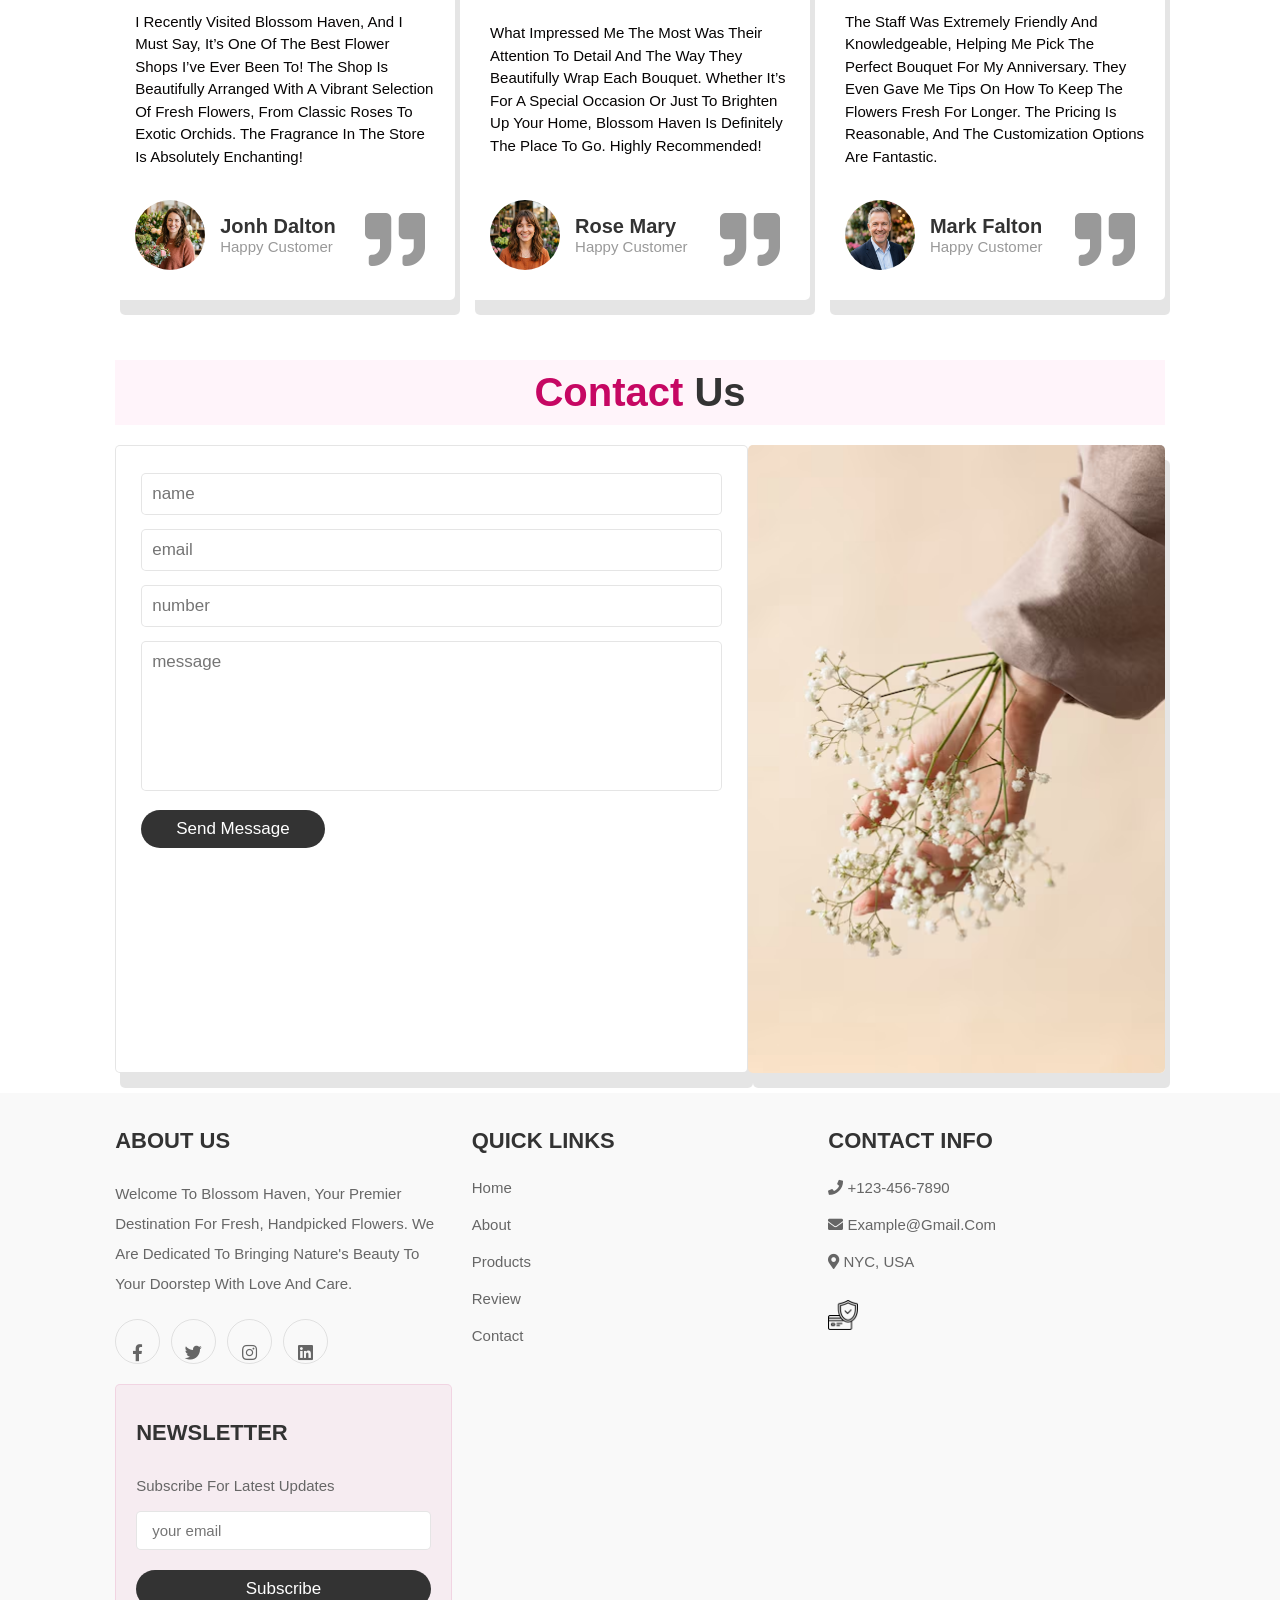
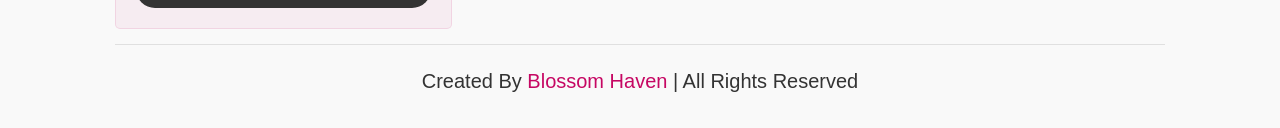
==== commit b189d2be: "change in header" ====
--- a/index.html
+++ b/index.html
@@ -12,7 +12,7 @@
     <header>
         <input type="checkbox" name="" id="toggler">
         <label for="toggler" class="fas fa-bar s"></label>
-        <a href="#" class="logo">flower<span>.</span></a>
+        <a href="index.html" class="logo">Blossom <span>Haven</span></a>
         <nav class="navbar">
             <a href="#home">HOME</a>
             <a href="#about">ABOUT</a>
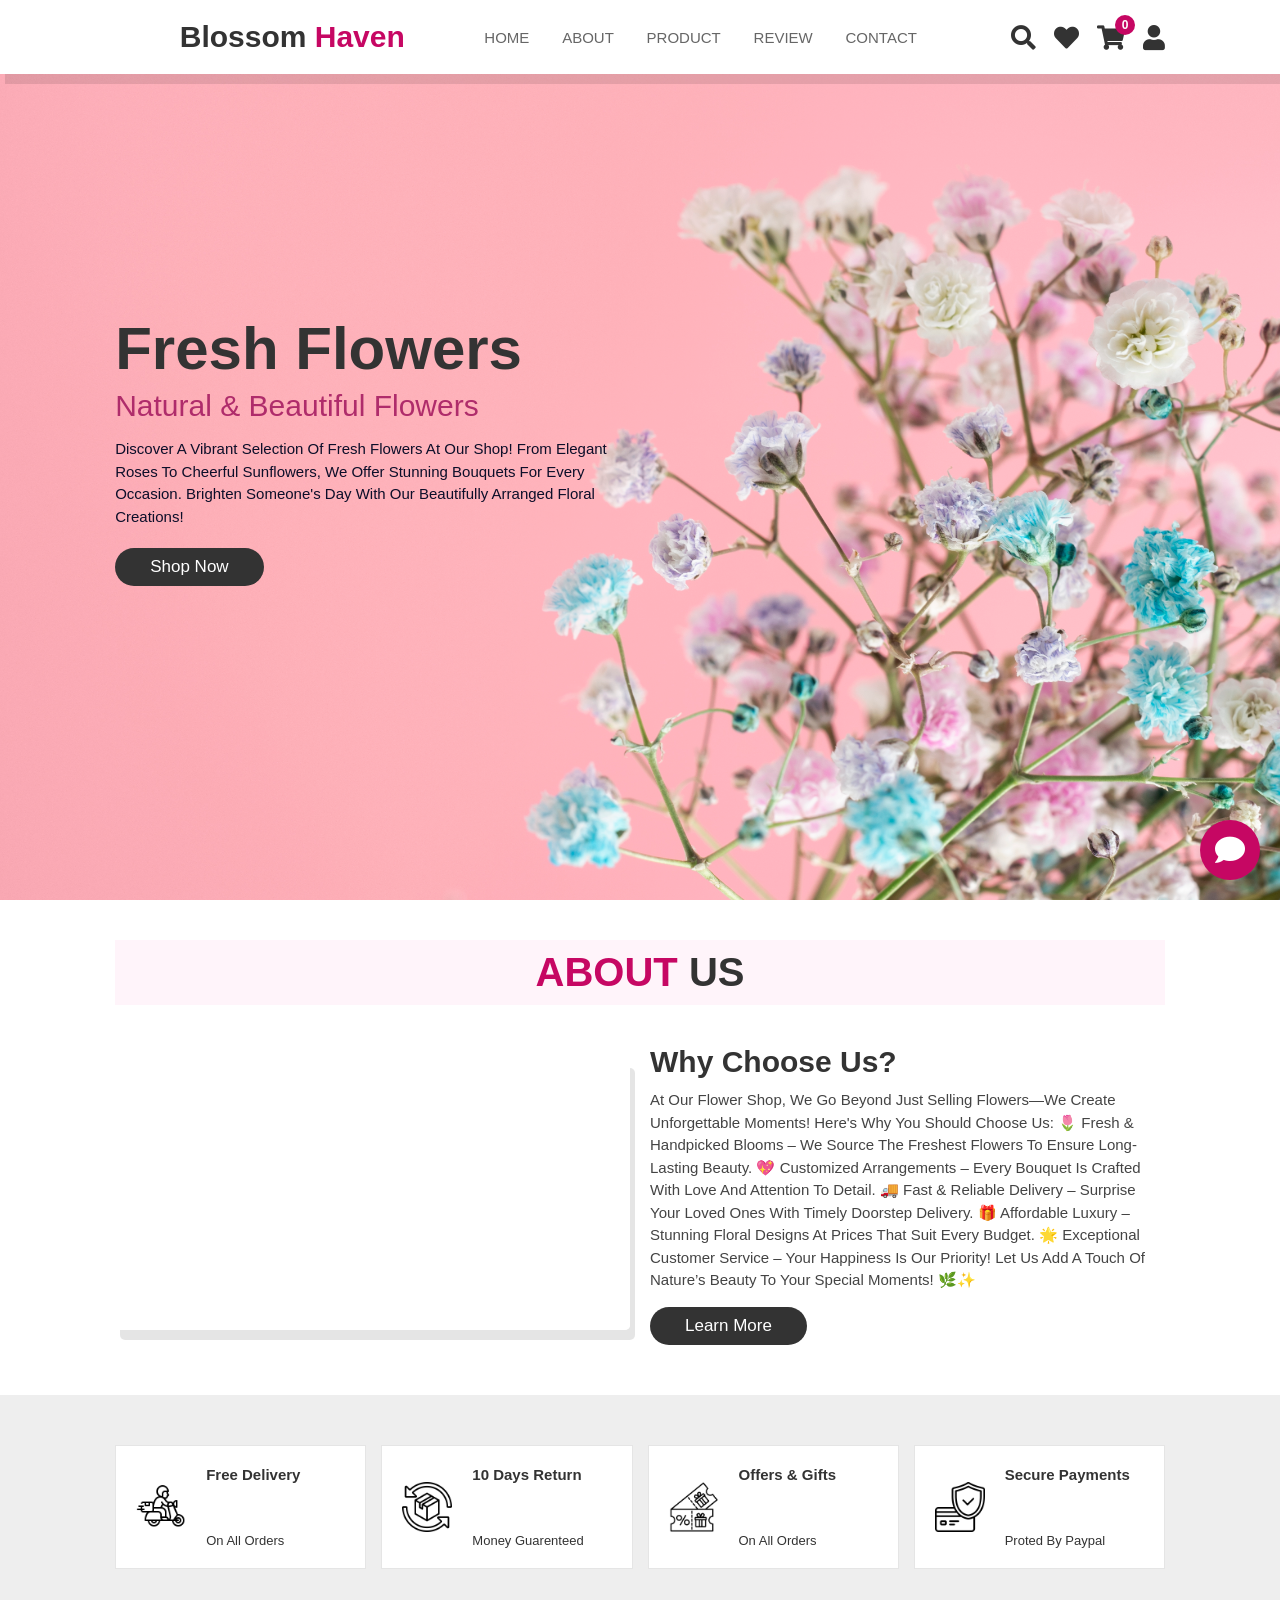
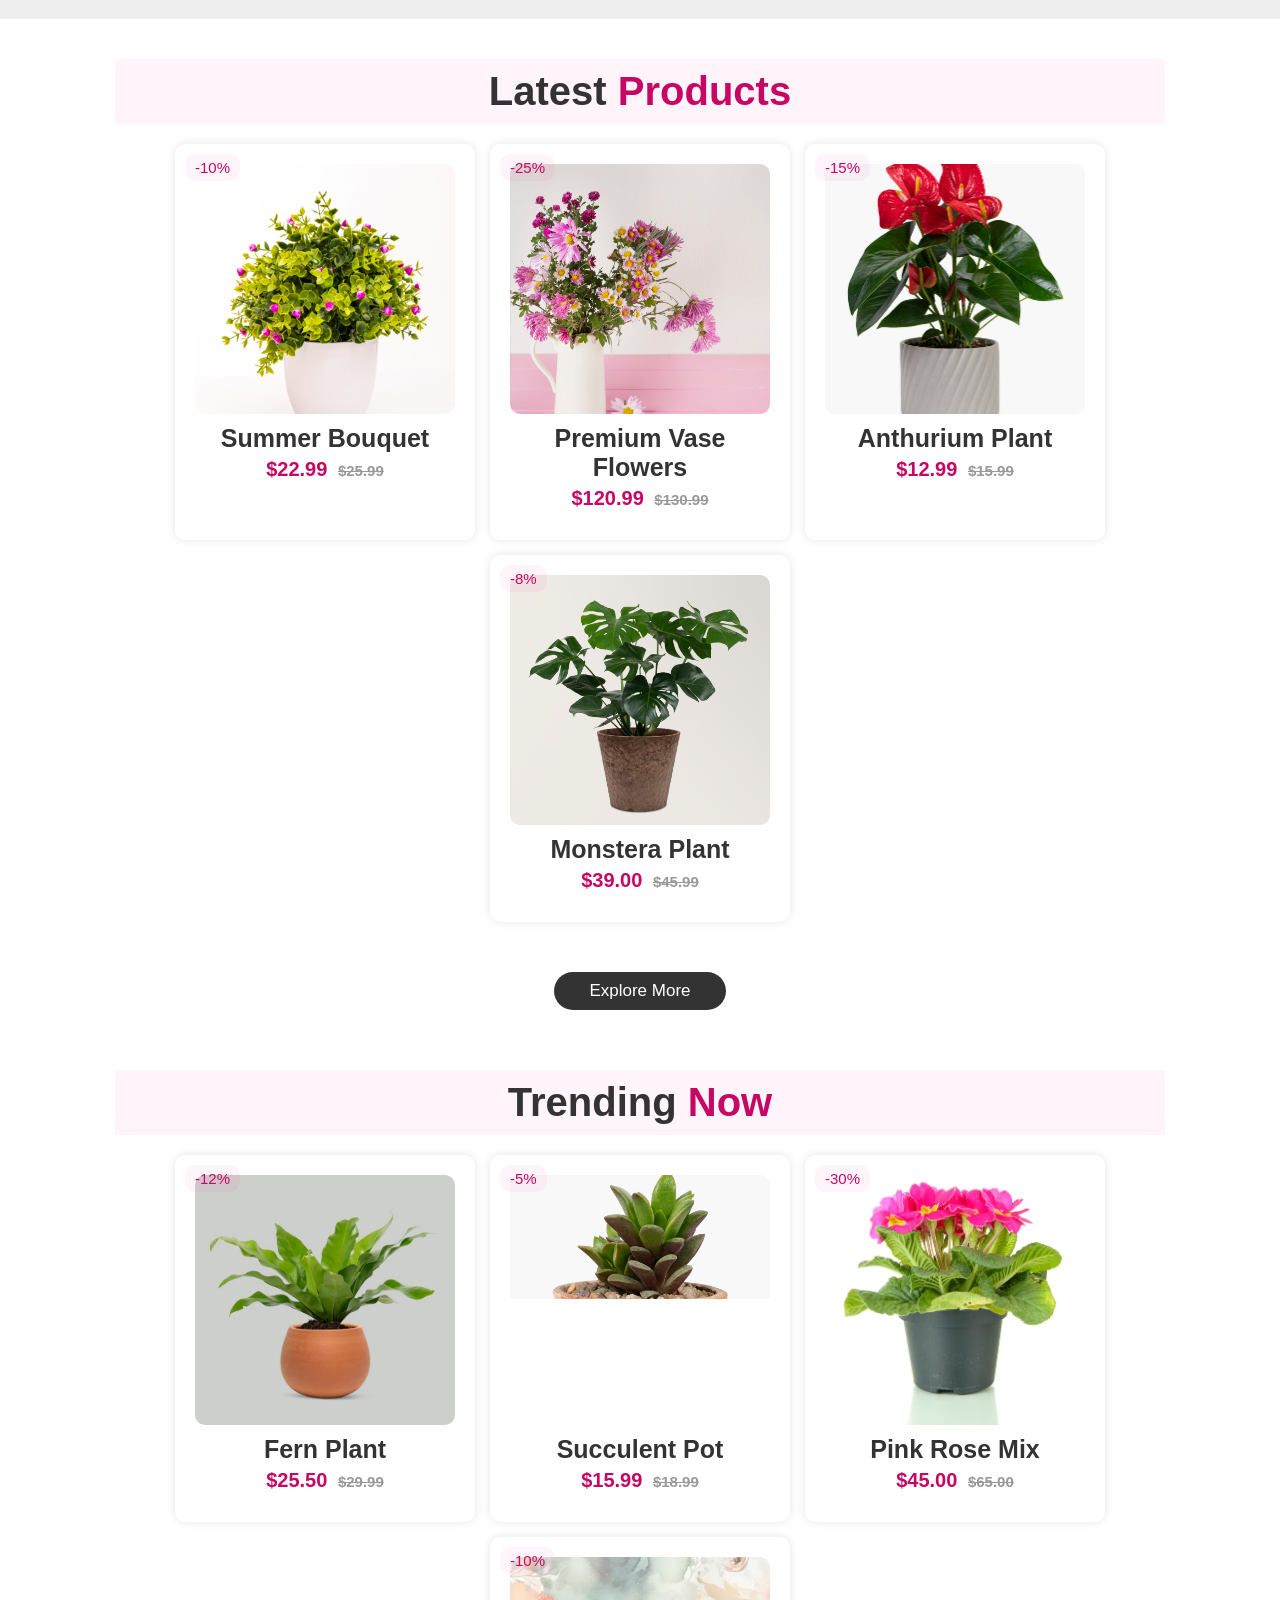
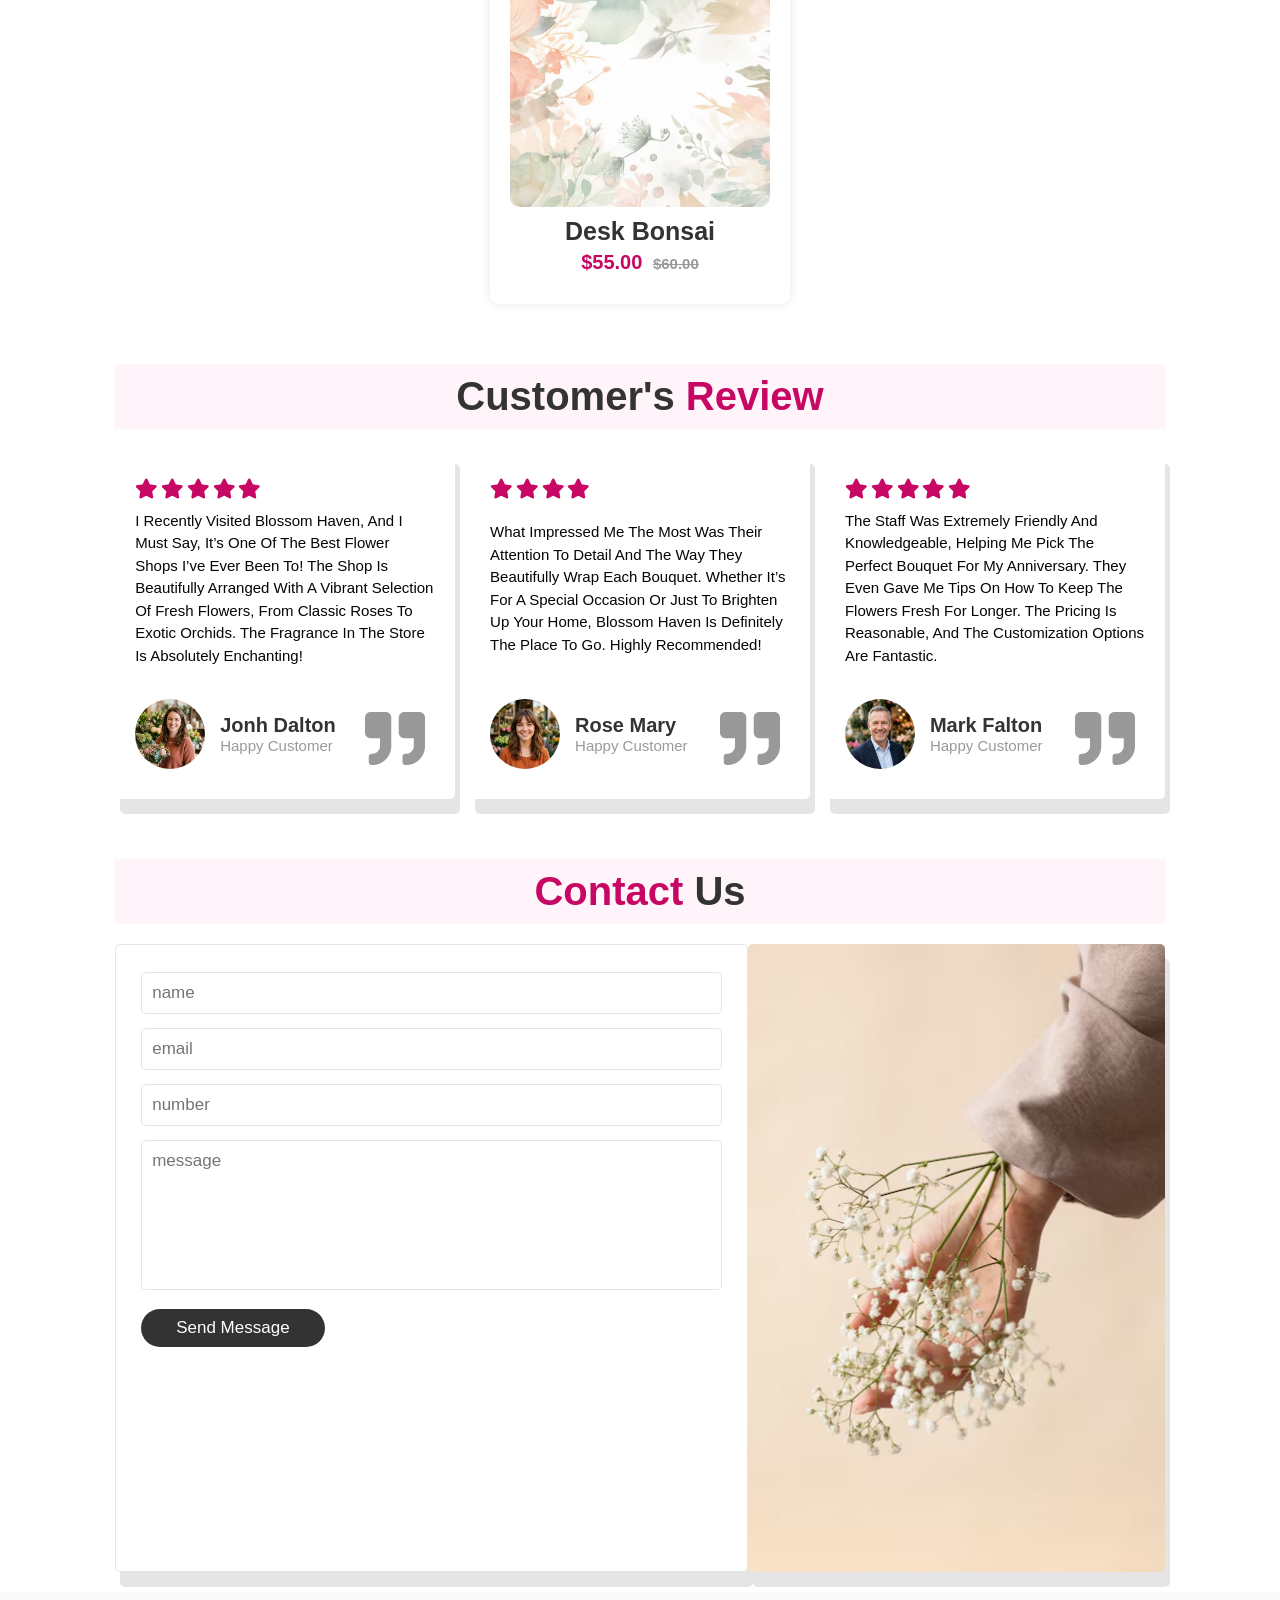
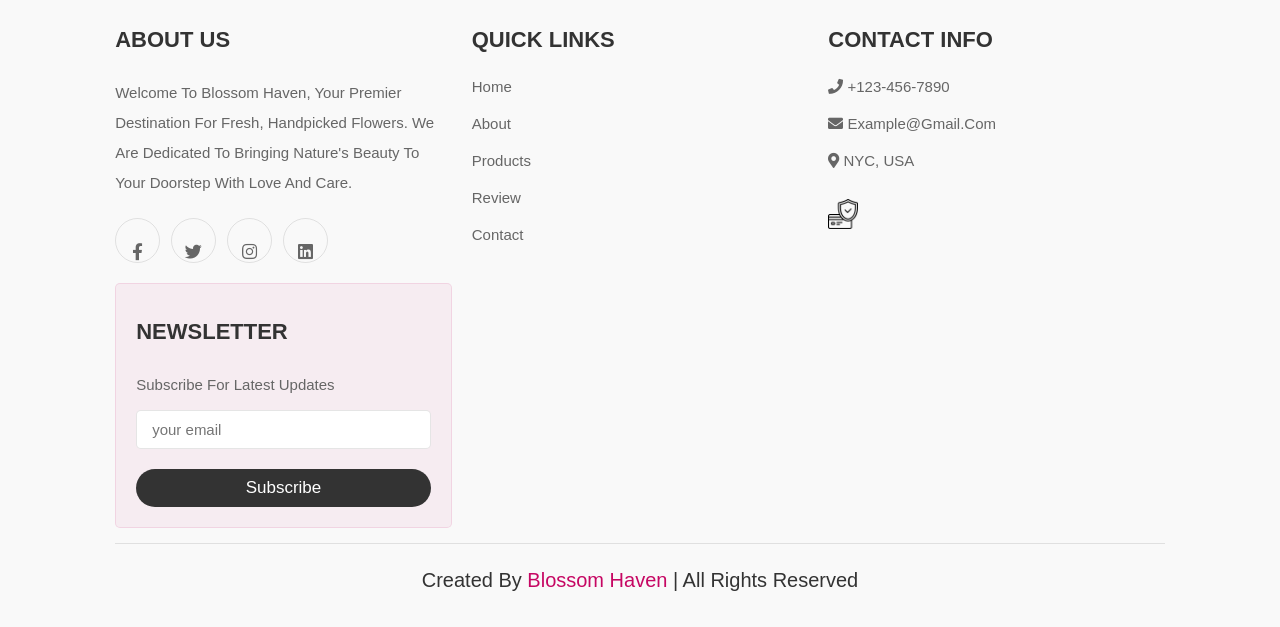
==== commit 253c46c2: "Implement functional e-commerce features: wishlist, search, local auth, and contact validation" ====
--- a/index.html
+++ b/index.html
@@ -26,7 +26,7 @@
         </form>
         <div class="icons">
             <div class="fas fa-search" id="search-btn"></div>
-            <a href="#" class="fas fa-heart" id="wishlist-btn"></a>
+            <a href="wishlist.html" class="fas fa-heart" id="wishlist-btn"></a>
             <a href="cart.html" class="fas fa-shopping-cart" id="cart-btn">
                 <span id="cart-count">0</span>
             </a>
@@ -102,105 +102,19 @@
     <section class="products" id="products">
         <h1 class="heading">Latest <span>products</span></h1>
         <div class="box-container">
-        <div class="box">
-            <span class="discount">-10%</span>
-            <div class="image">
-            <img src="images/colour-flowers-white-pot-isolated-white.jpg.crdownload" alt="">
-            <div class="icons">
-                <a href="#" class="fas fa-heart"></a>
-                <a href="#" class="cart-btn">add to cart</a>
-                <a href="#" class="fas fa-share"></a>
-            </div>
-       
-        </div>
-         <div class="content">
-            <h3>flower pot</h3>
-            <div class="price">$22.99 <span>$25.99</span></div>
-         </div>
-        </div>
-         <div class="box">
-            <span class="discount">-15%</span>
-            <div class="image">
-                <img src="images/red-anthurium-plant-gray-pot.jpg" alt="Flower Pot">
-                <div class="icons">
-                    <a href="#" class="fas fa-heart"></a>
-                    <a href="#" class="cart-btn">add to cart</a>
-                    <a href="#" class="fas fa-share"></a>
-                </div>
-            </div>
-            <div class="content">
-                <h3>Flower Pot</h3>
-                <div class="price">$12.99 <span>$15.99</span></div>
-            </div>
-        </div>
-        
-         <div class="box">
-            <span class="discount">-8%</span>
-            <div class="image">
-            <img src="images/monstera-deliciosa-plant-pot.jpg" alt="">
-            <div class="icons">
-                <a href="#" class="fas fa-heart"></a>
-                <a href="#" class="cart-btn">add to cart</a>
-                <a href="#" class="fas fa-share"></a>
-            </div>
-        </div>
-       
-         <div class="content">
-            <h3>flower pot</h3>
-            <div class="price">$39 <span>$45.99</span></div>
-         </div>
-         </div>
-         <div class="box">
-            <span class="discount">-25%</span>
-            <div class="image">
-            <img src="images/bright-flowers-vase-table.jpg" alt="">
-            <div class="icons">
-                <a href="#" class="fas fa-heart"></a>
-                <a href="#" class="cart-btn">add to cart</a>
-                <a href="#" class="fas fa-share"></a>
-            </div>
-      
-        </div>
-         <div class="content">
-            <h3>flower pot</h3>
-            <div class="price">$120.99 <span>$130.99</span></div>
-         </div>
+            <!-- Dynamically populated by script.js -->
+        </div>
+        <div style="text-align: center; margin-top: 4rem;">
+            <a href="products.html" class="btn">Explore More</a>
         </div>
      </section>
  
      <!-- trending section -->
      <section class="products" id="trending">
          <h1 class="heading">Trending <span>Now</span></h1>
-         <div class="box-container">
-             <div class="box">
-                 <span class="discount">-10%</span>
-                 <div class="image">
-                     <img src="images/44.avif" alt="">
-                     <div class="icons">
-                         <a href="#" class="fas fa-heart"></a>
-                         <a href="#" class="cart-btn">add to cart</a>
-                     </div>
-                 </div>
-                 <div class="content">
-                     <h3>Pink Rose Mix</h3>
-                     <div class="price">$45.00 <span>$65.00</span></div>
-                 </div>
-             </div>
-             <div class="box">
-                 <span class="discount">-15%</span>
-                 <div class="image">
-                     <img src="images/456.avif" alt="">
-                     <div class="icons">
-                         <a href="#" class="fas fa-heart"></a>
-                         <a href="#" class="cart-btn">add to cart</a>
-                     </div>
-                 </div>
-                 <div class="content">
-                     <h3>Desk Bonsai</h3>
-                     <div class="price">$55.00 <span>$60.00</span></div>
-                 </div>
-             </div>
-         </div>
+         <div class="box-container" id="trending-container">
+            <!-- Dynamically populated by script.js -->
+        </div>
      </section>
      
 
@@ -270,10 +184,10 @@
         <h1 class="heading"><span> contact </span> us </h1>
         <div class="row">
             <form id="contact-form">
-                <input type="text" placeholder="name" class="box" required>
+                <input type="text" placeholder="name" class="box" required minlength="3">
                 <input type="email" placeholder="email" class="box" required>
-                <input type="number" placeholder="number" class="box" required>
-                <textarea name="" class="box" placeholder="message" id="message" cols="30" rows="10" required></textarea>
+                <input type="tel" placeholder="number" class="box" required minlength="10" maxlength="10" pattern="[0-9]{10}">
+                <textarea name="" class="box" placeholder="message" id="message" cols="30" rows="10" required minlength="10"></textarea>
                 <input type="submit" value="send message" class="btn">
                 <div id="form-msg" style="display:none; margin-top: 1rem; font-size: 1.5rem; color: #c60763;"></div>
             </form>
@@ -326,19 +240,18 @@
     <!-- login modal -->
     <div class="login-form-container" id="login-modal" style="position: fixed; top: -110%; left: 0; height: 100%; width: 100%; z-index: 10000; background: rgba(0,0,0,.8); display: flex; align-items: center; justify-content: center; transition: .4s linear;">
         <div id="close-login-btn" class="fas fa-times" style="position: absolute; top: 2rem; right: 3rem; font-size: 4rem; color: #fff; cursor: pointer;"></div>
-        <form action="" style="width: 40rem; background: #fff; border-radius: .5rem; padding: 2rem;">
-            <h3 style="font-size: 2.5rem; text-transform: uppercase; color: #333; text-align: center; padding-bottom: 1rem;">login</h3>
+        <form id="login-form" style="width: 40rem; background: #fff; border-radius: .5rem; padding: 2rem;">
+            <h3 id="login-title" style="font-size: 2.5rem; text-transform: uppercase; color: #333; text-align: center; padding-bottom: 1rem;">login</h3>
             <span style="font-size: 1.5rem;">email</span>
-            <input type="email" name="" class="box" placeholder="enter your email" id="" style="width: 100%; margin: .7rem 0; font-size: 1.6rem; border: .1rem solid rgba(0,0,0,.1); border-radius: .5rem; padding: 1rem; text-transform: none;">
+            <input type="email" required name="email" class="box" placeholder="enter your email" style="width: 100%; margin: .7rem 0; font-size: 1.6rem; border: .1rem solid rgba(0,0,0,.1); border-radius: .5rem; padding: 1rem; text-transform: none;">
             <span style="font-size: 1.5rem;">password</span>
-            <input type="password" name="" class="box" placeholder="enter your password" id="" style="width: 100%; margin: .7rem 0; font-size: 1.6rem; border: .1rem solid rgba(0,0,0,.1); border-radius: .5rem; padding: 1rem; text-transform: none;">
+            <input type="password" required name="password" class="box" placeholder="enter your password" style="width: 100%; margin: .7rem 0; font-size: 1.6rem; border: .1rem solid rgba(0,0,0,.1); border-radius: .5rem; padding: 1rem; text-transform: none;">
             <div class="checkbox" style="display: flex; align-items: center; gap: .5rem; padding: .5rem 0;">
-                <input type="checkbox" name="" id="remember-me">
+                <input type="checkbox" name="remember" id="remember-me">
                 <label for="remember-me" style="font-size: 1.5rem; color: #666;">remember me</label>
             </div>
             <input type="submit" value="login now" class="btn" style="width: 100%; margin: .7rem 0;">
-            <p style="padding-top: .8rem; font-size: 1.5rem; color: #666;">forget password? <a href="#" style="color: #c60763;">click here</a></p>
-            <p style="padding-top: .8rem; font-size: 1.5rem; color: #666;">don't have an account? <a href="#" style="color: #c60763;">create one</a></p>
+            <p style="padding-top: .8rem; font-size: 1.5rem; color: #666;">don't have an account? <a href="#" id="toggle-signup" style="color: #c60763;">create one</a></p>
         </form>
     </div>
 
